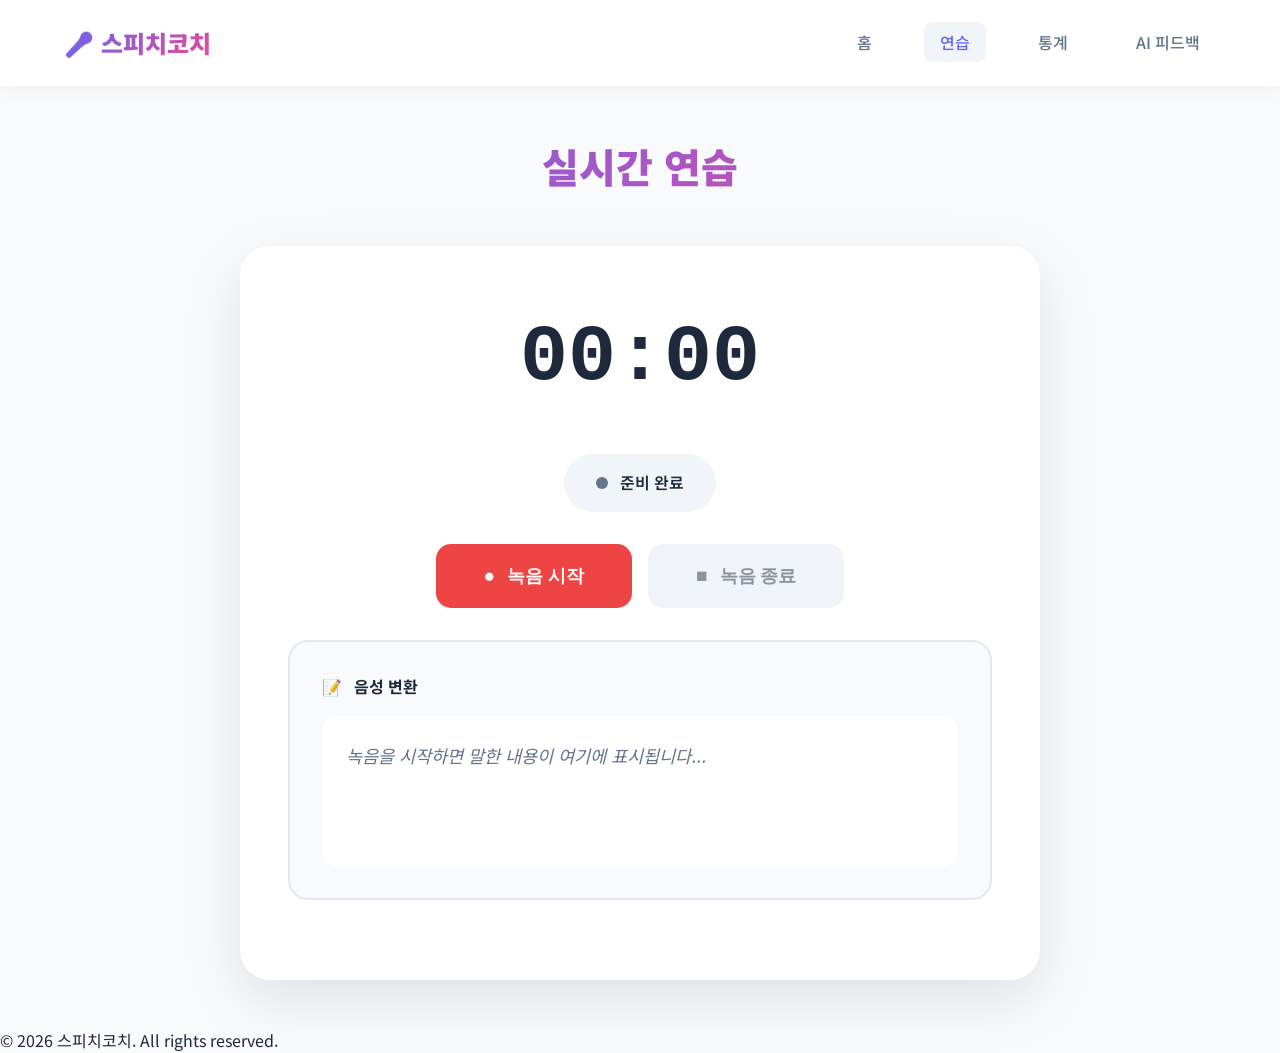
==== feedback.html @ 99eed754 "first commit" ====
<!DOCTYPE html>
<html lang="ko">
<head>
    <meta charset="UTF-8">
    <meta name="viewport" content="width=device-width, initial-scale=1.0">
    <title>스피치코치 | AI 피드백</title>
    <link rel="stylesheet" href="css/style.css">
    <link href="https://fonts.googleapis.com/css2?family=Noto+Sans+KR:wght@400;500;700;900&display=swap" rel="stylesheet">
    <style>
        .feedback-page {
            padding: 3rem 5%;
            min-height: 70vh;
            background: linear-gradient(135deg, #f0f9ff 0%, #fff1f2 100%);
        }
        .feedback-container {
            max-width: 1000px;
            margin: 0 auto;
        }
        .feedback-header {
            text-align: center;
            margin-bottom: 3rem;
        }
        .feedback-title {
            font-size: 2.5rem;
            font-weight: 900;
            background: linear-gradient(135deg, #6366f1 0%, #ec4899 100%);
            -webkit-background-clip: text;
            -webkit-text-fill-color: transparent;
            margin-bottom: 1rem;
        }
        .overall-score {
            background: white;
            border-radius: 20px;
            padding: 3rem;
            text-align: center;
            margin-bottom: 2rem;
            box-shadow: 0 10px 30px rgba(0, 0, 0, 0.08);
        }
        .score-circle {
            width: 150px;
            height: 150px;
            border-radius: 50%;
            background: linear-gradient(135deg, #6366f1 0%, #ec4899 100%);
            display: flex;
            align-items: center;
            justify-content: center;
            margin: 0 auto 1.5rem;
            box-shadow: 0 10px 30px rgba(99, 102, 241, 0.3);
        }
        .score-number {
            font-size: 3rem;
            font-weight: 900;
            color: white;
        }
        .score-label {
            font-size: 1.2rem;
            color: #64748b;
            margin-bottom: 1rem;
        }
        .score-message {
            font-size: 1.3rem;
            font-weight: 700;
            color: #1e293b;
        }
        .feedback-grid {
            display: grid;
            grid-template-columns: repeat(auto-fit, minmax(300px, 1fr));
            gap: 2rem;
            margin-bottom: 2rem;
        }
        .feedback-card {
            background: white;
            border-radius: 20px;
            padding: 2rem;
            box-shadow: 0 10px 30px rgba(0, 0, 0, 0.08);
        }
        .feedback-card-header {
            display: flex;
            align-items: center;
            gap: 1rem;
            margin-bottom: 1.5rem;
            padding-bottom: 1rem;
            border-bottom: 2px solid #f1f5f9;
        }
        .feedback-card-icon {
            font-size: 2.5rem;
        }
        .feedback-card-title {
            font-size: 1.5rem;
            font-weight: 700;
            color: #1e293b;
        }
        .feedback-item {
            margin-bottom: 1.5rem;
            padding: 1.25rem;
            background: #f8fafc;
            border-radius: 12px;
            border-left: 4px solid #6366f1;
        }
        .feedback-item.warning {
            border-left-color: #f59e0b;
            background: #fffbeb;
        }
        .feedback-item.success {
            border-left-color: #10b981;
            background: #f0fdf4;
        }
        .feedback-item-title {
            font-weight: 700;
            margin-bottom: 0.5rem;
            color: #1e293b;
        }
        .feedback-item-desc {
            color: #64748b;
            line-height: 1.6;
            margin-bottom: 0.75rem;
        }
        .feedback-item-tip {
            background: white;
            padding: 0.75rem;
            border-radius: 8px;
            font-size: 0.95rem;
            color: #475569;
            font-style: italic;
        }
        .progress-bar {
            background: #e2e8f0;
            height: 10px;
            border-radius: 5px;
            overflow: hidden;
            margin: 1rem 0;
        }
        .progress-fill {
            height: 100%;
            background: linear-gradient(135deg, #6366f1 0%, #ec4899 100%);
            transition: width 0.5s ease;
        }
        .action-items {
            background: white;
            border-radius: 20px;
            padding: 2rem;
            box-shadow: 0 10px 30px rgba(0, 0, 0, 0.08);
            margin-bottom: 2rem;
        }
        .action-title {
            font-size: 1.5rem;
            font-weight: 700;
            margin-bottom: 1.5rem;
            color: #1e293b;
        }
        .action-list {
            list-style: none;
            padding: 0;
        }
        .action-item {
            display: flex;
            align-items: flex-start;
            gap: 1rem;
            padding: 1rem;
            margin-bottom: 1rem;
            background: #f8fafc;
            border-radius: 12px;
            transition: transform 0.3s;
        }
        .action-item:hover {
            transform: translateX(5px);
            background: #f1f5f9;
        }
        .action-icon {
            font-size: 1.5rem;
            flex-shrink: 0;
        }
        .action-text {
            color: #475569;
            line-height: 1.6;
        }
        .btn-back {
            background: linear-gradient(135deg, #6366f1 0%, #ec4899 100%);
            color: white;
            border: none;
            padding: 1rem 3rem;
            font-size: 1.1rem;
            font-weight: 700;
            border-radius: 50px;
            cursor: pointer;
            transition: all 0.3s;
            display: block;
            margin: 2rem auto 0;
        }
        .btn-back:hover {
            transform: translateY(-3px);
            box-shadow: 0 10px 25px rgba(99, 102, 241, 0.4);
        }
        @media (max-width: 768px) {
            .feedback-grid {
                grid-template-columns: 1fr;
            }
        }
    </style>
</head>
<body>
    <nav class="navbar">
        <div class="nav-brand">🎤 스피치코치</div>
        <div class="nav-links">
            <a href="index.html">홈</a>
            <a href="practice.html">연습</a>
            <a href="stats.html">통계</a>
            <a href="feedback.html" class="active">AI 피드백</a>
        </div>
    </nav>

    <section class="feedback-page">
        <div class="feedback-container">
            <div class="feedback-header">
                <h1 class="feedback-title">🤖 AI 피드백</h1>
                <p class="page-subtitle">당신의 발표를 분석했어요</p>
            </div>

            <div class="overall-score">
                <div class="score-circle">
                    <div class="score-number" id="overallScore">0</div>
                </div>
                <div class="score-label">종합 점수</div>
                <div class="score-message" id="scoreMessage">분석 중...</div>
            </div>

            <div class="feedback-grid">
                <div class="feedback-card">
                    <div class="feedback-card-header">
                        <div class="feedback-card-icon">🗣️</div>
                        <div class="feedback-card-title">발음 & 명확성</div>
                    </div>
                    <div id="pronunciationFeedback"></div>
                </div>

                <div class="feedback-card">
                    <div class="feedback-card-header">
                        <div class="feedback-card-icon">⏱</div>
                        <div class="feedback-card-title">말하기 속도</div>
                    </div>
                    <div id="speedFeedback"></div>
                </div>

                <div class="feedback-card">
                    <div class="feedback-card-header">
                        <div class="feedback-card-icon">🤫</div>
                        <div class="feedback-card-title">침묵 & 공백</div>
                    </div>
                    <div id="silenceFeedback"></div>
                </div>

                <div class="feedback-card">
                    <div class="feedback-card-header">
                        <div class="feedback-card-icon">💬</div>
                        <div class="feedback-card-title">언어 습관</div>
                    </div>
                    <div id="habitFeedback"></div>
                </div>
            </div>

            <div class="action-items">
                <h3 class="action-title">🎯 이번 주 연습 목표</h3>
                <ul class="action-list" id="actionList"></ul>
            </div>

            <button class="btn-back" onclick="location.href='practice.html'">다시 연습하기</button>
        </div>
    </section>

    <footer class="footer">
        <p>&copy; 2026 스피치코치. All rights reserved.</p>
    </footer>

    <script src="js/feedback.js"></script>
</body>
</html>
---- css/style.css ----
/* ========== Reset & Base ========== */
* {
    margin: 0;
    padding: 0;
    box-sizing: border-box;
}

:root {
    --primary: #6366f1;
    --primary-dark: #4f46e5;
    --secondary: #ec4899;
    --success: #10b981;
    --warning: #f59e0b;
    --danger: #ef4444;
    --dark: #1e293b;
    --light: #f8fafc;
    --gray: #64748b;
    --gradient: linear-gradient(135deg, #6366f1 0%, #ec4899 100%);
}

body {
    font-family: 'Noto Sans KR', sans-serif;
    background: var(--light);
    color: var(--dark);
    line-height: 1.6;
    min-height: 100vh;
    display: flex;
    flex-direction: column;
}

/* ========== Navigation ========== */
.navbar {
    background: white;
    padding: 1.5rem 5%;
    display: flex;
    justify-content: space-between;
    align-items: center;
    box-shadow: 0 2px 20px rgba(0, 0, 0, 0.05);
    position: sticky;
    top: 0;
    z-index: 1000;
}

.nav-brand {
    font-size: 1.5rem;
    font-weight: 900;
    background: var(--gradient);
    -webkit-background-clip: text;
    -webkit-text-fill-color: transparent;
}

.nav-links a {
    margin-left: 2rem;
    text-decoration: none;
    color: var(--gray);
    font-weight: 500;
    transition: color 0.3s;
    padding: 0.5rem 1rem;
    border-radius: 8px;
}

.nav-links a:hover,
.nav-links a.active {
    color: var(--primary);
    background: #f1f5f9;
}

/* ========== Hero Section ========== */
.hero {
    min-height: 70vh;
    display: flex;
    align-items: center;
    justify-content: space-between;
    padding: 5%;
    background: linear-gradient(135deg, #f0f9ff 0%, #fff1f2 100%);
    position: relative;
    overflow: hidden;
}

.hero-content {
    max-width: 600px;
}

.hero h1 {
    font-size: 3.5rem;
    font-weight: 900;
    margin-bottom: 1.5rem;
    line-height: 1.2;
}

.highlight {
    background: var(--gradient);
    -webkit-background-clip: text;
    -webkit-text-fill-color: transparent;
}

.hero p {
    font-size: 1.25rem;
    color: var(--gray);
    margin-bottom: 2rem;
}

.hero-buttons {
    display: flex;
    gap: 1rem;
}

.btn-primary {
    background: var(--gradient);
    color: white;
    border: none;
    padding: 1rem 2.5rem;
    font-size: 1.1rem;
    font-weight: 700;
    border-radius: 50px;
    cursor: pointer;
    transition: transform 0.3s, box-shadow 0.3s;
    box-shadow: 0 10px 30px rgba(99, 102, 241, 0.3);
}

.btn-primary:hover {
    transform: translateY(-3px);
    box-shadow: 0 15px 40px rgba(99, 102, 241, 0.4);
}

.btn-secondary {
    background: white;
    color: var(--primary);
    border: 2px solid var(--primary);
    padding: 1rem 2.5rem;
    font-size: 1.1rem;
    font-weight: 700;
    border-radius: 50px;
    cursor: pointer;
    transition: all 0.3s;
}

.btn-secondary:hover {
    background: var(--primary);
    color: white;
    transform: translateY(-3px);
}

.hero-visual {
    position: relative;
    width: 400px;
    height: 400px;
}

.floating-icon {
    position: absolute;
    font-size: 4rem;
    animation: float 3s ease-in-out infinite;
}

.floating-icon:nth-child(1) { top: 20%; left: 20%; animation-delay: 0s; }
.floating-icon:nth-child(2) { top: 50%; right: 10%; animation-delay: 1s; }
.floating-icon:nth-child(3) { bottom: 20%; left: 40%; animation-delay: 2s; }

@keyframes float {
    0%, 100% { transform: translateY(0); }
    50% { transform: translateY(-20px); }
}

/* ========== Features ========== */
.features {
    padding: 5rem 5%;
    background: white;
}

.container {
    max-width: 1200px;
    margin: 0 auto;
    padding: 0 20px;
}

.section-title {
    text-align: center;
    font-size: 2.5rem;
    font-weight: 900;
    margin-bottom: 3rem;
    background: var(--gradient);
    -webkit-background-clip: text;
    -webkit-text-fill-color: transparent;
}

.features-grid {
    display: grid;
    grid-template-columns: repeat(auto-fit, minmax(250px, 1fr));
    gap: 2rem;
}

.feature-card {
    background: var(--light);
    padding: 2.5rem;
    border-radius: 20px;
    text-align: center;
    transition: transform 0.3s, box-shadow 0.3s;
}

.feature-card:hover {
    transform: translateY(-10px);
    box-shadow: 0 20px 40px rgba(0, 0, 0, 0.1);
}

.feature-icon {
    font-size: 3.5rem;
    margin-bottom: 1.5rem;
}

.feature-card h3 {
    font-size: 1.5rem;
    margin-bottom: 1rem;
    color: var(--dark);
}

.feature-card p {
    color: var(--gray);
    line-height: 1.6;
}

/* ========== Practice Page ========== */
.practice-page {
    padding: 3rem 5%;
    flex: 1;
}

.page-title {
    text-align: center;
    font-size: 2.5rem;
    font-weight: 900;
    margin-bottom: 3rem;
    background: var(--gradient);
    -webkit-background-clip: text;
    -webkit-text-fill-color: transparent;
}

.recording-card {
    background: white;
    border-radius: 30px;
    padding: 3rem;
    box-shadow: 0 20px 60px rgba(0, 0, 0, 0.1);
    max-width: 800px;
    margin: 0 auto;
}

.timer-display {
    font-size: 5rem;
    font-weight: 900;
    text-align: center;
    color: var(--dark);
    font-family: 'Courier New', monospace;
    margin-bottom: 2rem;
}

.status-indicator {
    display: flex;
    align-items: center;
    justify-content: center;
    gap: 0.75rem;
    padding: 1rem 2rem;
    background: #f1f5f9;
    border-radius: 50px;
    margin: 0 auto 2rem;
    width: fit-content;
    font-weight: 600;
}

.status-dot {
    width: 12px;
    height: 12px;
    border-radius: 50%;
    background: var(--gray);
}

.status-indicator.recording .status-dot {
    background: var(--danger);
    animation: pulse 1.5s ease-in-out infinite;
}

@keyframes pulse {
    0%, 100% { opacity: 1; transform: scale(1); }
    50% { opacity: 0.5; transform: scale(1.3); }
}

.controls {
    display: flex;
    gap: 1rem;
    justify-content: center;
    margin: 2rem 0;
}

.btn-record, .btn-stop {
    display: flex;
    align-items: center;
    gap: 0.75rem;
    padding: 1.25rem 3rem;
    border: none;
    border-radius: 15px;
    font-size: 1.1rem;
    font-weight: 700;
    cursor: pointer;
    transition: all 0.3s;
}

.btn-record {
    background: var(--danger);
    color: white;
}

.btn-record:hover:not(:disabled) {
    background: #dc2626;
    transform: translateY(-2px);
    box-shadow: 0 10px 25px rgba(239, 68, 68, 0.3);
}

.btn-stop {
    background: #e2e8f0;
    color: var(--dark);
}

.btn-stop:hover:not(:disabled) {
    background: #cbd5e1;
}

.btn-record:disabled, .btn-stop:disabled {
    opacity: 0.5;
    cursor: not-allowed;
}

.btn-icon {
    font-size: 1.2rem;
}

.transcript-box {
    background: #f8fafc;
    border-radius: 20px;
    padding: 2rem;
    margin: 2rem 0;
    border: 2px solid #e2e8f0;
}

.transcript-header {
    display: flex;
    align-items: center;
    gap: 0.75rem;
    font-weight: 700;
    margin-bottom: 1rem;
    color: var(--dark);
}

.transcript-content {
    min-height: 150px;
    padding: 1.5rem;
    background: white;
    border-radius: 15px;
    font-size: 1.1rem;
    line-height: 1.8;
}

.placeholder {
    color: var(--gray);
    font-style: italic;
}

.results-box {
    margin-top: 2rem;
    padding: 2rem;
    background: #f0f9ff;
    border-radius: 20px;
    border: 2px solid #e0f2fe;
}

.results-box h3 {
    margin-bottom: 1.5rem;
    font-size: 1.5rem;
}

.stats-grid {
    display: grid;
    grid-template-columns: repeat(2, 1fr);
    gap: 1rem;
    margin-bottom: 1.5rem;
}

.stat-item {
    background: white;
    padding: 1.5rem;
    border-radius: 15px;
    text-align: center;
}

.stat-label {
    display: block;
    font-size: 0.9rem;
    color: var(--gray);
    margin-bottom: 0.5rem;
}

.stat-value {
    display: block;
    font-size: 1.8rem;
    font-weight: 900;
    background: var(--gradient);
    -webkit-background-clip: text;
    -webkit-text-fill-color: transparent;
}

.feedback-box {
    background: white;
    padding: 1.5rem;
    border-radius: 15px;
    display: flex;
    align-items: flex-start;
    gap: 1rem;
    margin-bottom: 1.5rem;
}

.feedback-icon {
    font-size: 2rem;
}

.feedback-text {
    font-size: 1.1rem;
    font-weight: 500;
    color: var(--dark);
    line-height: 1.6;
}

.btn-save {
    width: 100%;
    background: var
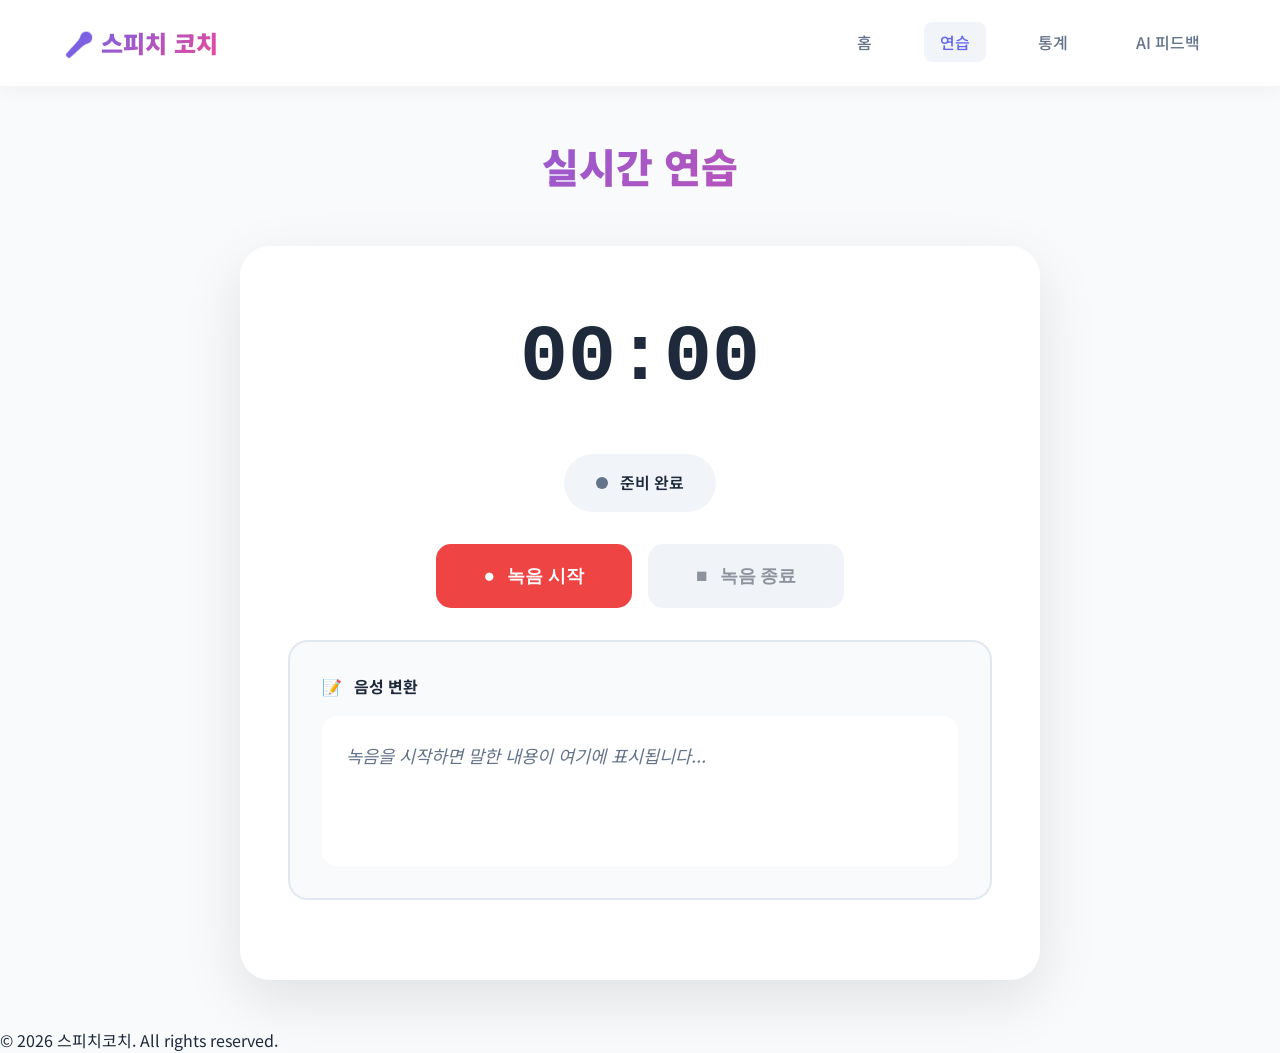
==== commit 35c7fac2: "fix: 마이크 기능 수정" ====
--- a/feedback.html
+++ b/feedback.html
@@ -200,7 +200,7 @@
 </head>
 <body>
     <nav class="navbar">
-        <div class="nav-brand">🎤 스피치코치</div>
+        <div class="nav-brand">🎤 스피치 코치</div>
         <div class="nav-links">
             <a href="index.html">홈</a>
             <a href="practice.html">연습</a>
